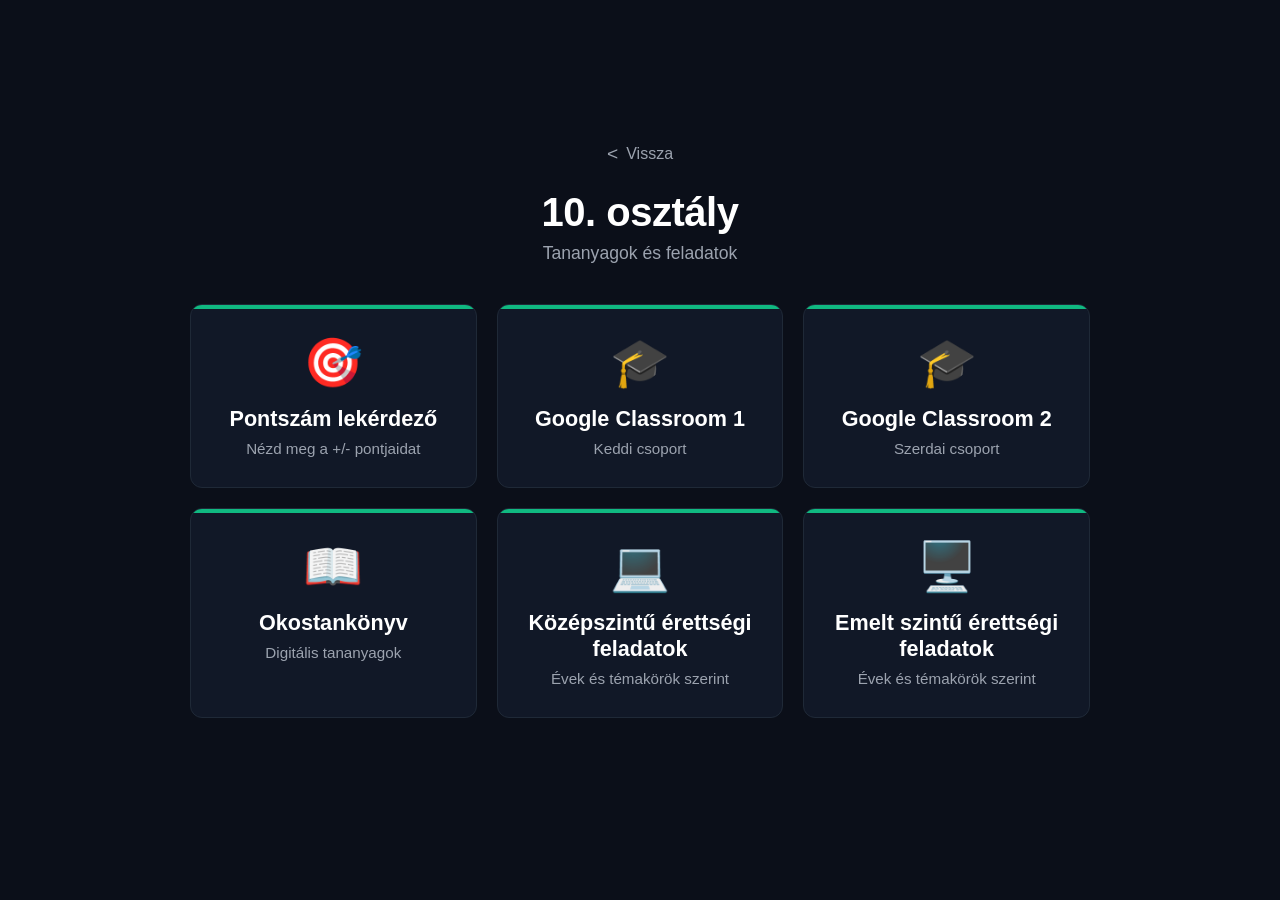
==== 10/index.html @ b37db171 "launch" ====
<!DOCTYPE html>
<html lang="hu">
<head>
    <meta charset="UTF-8">
    <meta name="viewport" content="width=device-width, initial-scale=1.0">
    <title>10. osztály - SzV::KZMK</title>
    <link rel="stylesheet" href="../theme.css">
    <link rel="stylesheet" href="style.css">
    <link rel="shortcut icon" href="../favicon.ico" type="image/x-icon">
</head>
<body>

    <div class="container">
        
        <!-- Vissza gomb -->
        <a href=".." class="back-btn">
            <span class="back-arrow">&lt;</span> Vissza
        </a>

        <h1 class="header-title">10. osztály</h1>
        <p class="header-subtitle">Tananyagok és feladatok</p>

        <!-- Kártyák / Csempék a kezdőlaphoz hasonlóan -->
        <div class="card-grid">
            <!-- Pontszám Lekérdező -->
            <a href="javascript:void(0)" id="openQueryBtn" class="card grade-10">
                <div class="icon">🎯</div>
                <h2 class="card-title">Pontszám lekérdező</h2>
                <p class="card-desc">Nézd meg a +/- pontjaidat</p>
            </a>

            <!-- Google Classroom 1 -->
            <a href="https://classroom.google.com/c/ODc2NDExNjA5OTk4" target="_blank" class="card grade-10">
                <div class="icon">🎓</div>
                <h2 class="card-title">Google Classroom 1</h2>
                <p class="card-desc">Keddi csoport</p>
            </a>

            <!-- Google Classroom 2 -->
            <a href="https://classroom.google.com/c/ODc2NDMyOTgwMDA4" target="_blank" class="card grade-10">
                <div class="icon">🎓</div>
                <h2 class="card-title">Google Classroom 2</h2>
                <p class="card-desc">Szerdai csoport</p>
            </a>

            <!-- Okostankönyv -->
            <a href="https://www.nkp.hu/tankonyv/digitalis_kultura_10_nat2020/" target="_blank" class="card grade-10">
                <div class="icon">📖</div>
                <h2 class="card-title">Okostankönyv</h2>
                <p class="card-desc">Digitális tananyagok</p>
            </a>

            <!-- Középszintű érettségi feladatok -->
            <a href="http://informatika.fazekas.hu/erettsegi/kozepszintu-feladatok/" target="_blank" class="card grade-10">
                <div class="icon">💻</div>
                <h2 class="card-title">Középszintű érettségi feladatok</h2>
                <p class="card-desc">Évek és témakörök szerint</p>
            </a>

            <!-- Emelt szintű érettségi feladatok -->
            <a href="http://informatika.fazekas.hu/erettsegi/emelt-szintu-feladatok/" target="_blank" class="card grade-10">
                <div class="icon">🖥️</div>
                <h2 class="card-title">Emelt szintű érettségi feladatok</h2>
                <p class="card-desc">Évek és témakörök szerint</p>
            </a>
        </div>
    </div>

    <!-- Pontszám Lekérdező Modal -->
    <div id="queryModal" class="modal">
        <div class="modal-content modal-body">
            <span class="close-btn" id="closeQueryModal">&times;</span>
            <h2 style="text-align: center; margin-bottom: 20px; color: var(--text-white);">+/- pontszám lekérdezése</h2>
            
            <form id="queryForm">
                <div class="form-group">
                    <input type="text" id="omInput" name="om" maxlength="11" placeholder="OM azonosító" required>
                </div>
                <button type="submit" class="btn-query" style="width: 100%;">Lekérdezés</button>
            </form>

            <!-- Eredmény Megjelenítő -->
            <div id="resultContainer" style="display: none;">
                <div id="scoreDisplay" class="huge-score">0</div>
                <div id="nameDisplay" class="student-name">Név</div>
                
                <div class="scale-wrapper">
                    <div class="scale-labels">
                        <span style="color: var(--color-robotics);">elégtelen</span>
                        <span style="color: var(--color-grade-10);">jeles</span>
                    </div>
                    <div class="scale-bar">
                        <div id="scaleMarker" class="scale-marker"></div>
                    </div>
                </div>
            </div>
            
            <!-- Hibaüzenet doboz -->
            <p id="errorMsg" style="color: var(--color-robotics); font-weight: bold; margin-top: 15px; display: none;"></p>
        </div>
    </div>

    <script>
        /* =========================================
           PONTSZÁM LEKÉRDEZŐ LOGIKA
           ========================================= */
        const queryModal = document.getElementById('queryModal');
        const openQueryBtn = document.getElementById('openQueryBtn');
        const closeQueryModal = document.getElementById('closeQueryModal');
        const queryForm = document.getElementById('queryForm');
        const errorMsg = document.getElementById('errorMsg');
        
        openQueryBtn.onclick = (e) => { 
            e.preventDefault();
            queryModal.style.display = "flex"; 
            document.getElementById('resultContainer').style.display = 'none';
            errorMsg.style.display = 'none';
            queryForm.style.display = 'block';
            document.getElementById('omInput').value = '';
        }
        closeQueryModal.onclick = () => { queryModal.style.display = "none"; }
        window.onclick = (event) => { if (event.target === queryModal) queryModal.style.display = "none"; }

        function getColorForScore(score) {
            if (score <= -3) return "var(--color-robotics)"; 
            if (score >= -2 && score <= -1) return "#fbbf24"; 
            if (score >= 0 && score <= 2) return "var(--color-grade-9)"; 
            if (score >= 3) return "var(--color-grade-10)"; 
            return "var(--text-white)";
        }

        queryForm.addEventListener('submit', function(e) {
            e.preventDefault();

            const omId = document.getElementById('omInput').value.trim();
            const submitBtn = queryForm.querySelector('button[type="submit"]');
            const resultContainer = document.getElementById('resultContainer');
            const scoreDisplay = document.getElementById('scoreDisplay');
            const nameDisplay = document.getElementById('nameDisplay');
            const scaleMarker = document.getElementById('scaleMarker');

            if (!/^7[0-9]{10}$/.test(omId)) {
                errorMsg.innerText = "hibás formátum";
                errorMsg.style.display = 'block';
                return; 
            }

            const scriptUrl = 'https://script.google.com/macros/s/AKfycbwErLNZ2gQLQfR773OTwty5i-ULUDzqY3MwZN5nLOlqk5XrmnsEG9dGh8dJBu7f0y_F/exec'; 

            submitBtn.innerText = 'Keresés...';
            submitBtn.disabled = true;
            errorMsg.style.display = 'none';

            fetch(`${scriptUrl}?om=${omId}&osztaly=10`)
                .then(response => response.json())
                .then(data => {
                    submitBtn.innerText = 'Lekérdezés';
                    submitBtn.disabled = false;
                    
                    if (data.success) {
                        queryForm.style.display = 'none'; 
                        resultContainer.style.display = 'block'; 
                        
                        const score = parseInt(data.pont, 10) || 0;
                        const finalScore = score > 5 ? 5 : (score < -5 ? -5 : score); 
                        
                        scoreDisplay.innerText = finalScore > 0 ? `+${finalScore}` : finalScore;
                        scoreDisplay.style.color = getColorForScore(finalScore);
                        nameDisplay.innerText = data.nev;

                        const percentage = ((finalScore + 5) / 10) * 100;
                        
                        setTimeout(() => {
                            scaleMarker.style.left = `${percentage}%`;
                            scaleMarker.style.borderColor = getColorForScore(finalScore);
                        }, 100);

                    } else {
                        errorMsg.innerText = data.message;
                        errorMsg.style.display = 'block';
                    }
                })
                .catch(error => {
                    submitBtn.innerText = 'Lekérdezés';
                    submitBtn.disabled = false;
                    errorMsg.innerText = "Hálózati hiba.";
                    errorMsg.style.display = 'block';
                });
        });
    </script>
</body>
</html>
---- theme.css ----
/* theme.css - Közös stíluslap a tanári oldalhoz */

:root {
    /* Globális színek (Informatikus sötét mód) */
    --bg-color: #0b0f19;
    --card-bg: #111827;
    --border-color: #1f2937;
    --text-main: #f3f4f6;
    --text-muted: #9ca3af;
    --text-white: #ffffff;

    /* Téma színek */
    --color-grade-9: #3b82f6;      /* Kék */
    --color-grade-10: #10b981;     /* Zöld */
    --color-robotics: #ef4444;     /* Piros */
    --color-tisztaszoftver: #c6f755; /* Sárgászöld */
    --color-contact: #f59e0b;      /* Narancssárga */
    --color-kzmk: #15fadb;         /* Ciánkék */
    --color-easter: #a855f7; /* Lila szín */
}

* {
    box-sizing: border-box;
    margin: 0;
    padding: 0;
    font-family: 'Segoe UI', Roboto, Helvetica, Arial, sans-serif;
}

body {
    background-color: var(--bg-color);
    color: var(--text-main);
    display: flex;
    justify-content: center;
    align-items: center;
    min-height: 100vh;
    padding: 20px;
}

/* Fő konténer */
.container {
    text-align: center;
    width: 100%;
    max-width: 900px;
}

.header-title {
    font-size: 2.5rem;
    color: var(--text-white);
    margin-bottom: 8px;
    font-weight: 700;
    letter-spacing: -0.5px;
}

.header-subtitle {
    font-size: 1.1rem;
    color: var(--text-muted);
    margin-bottom: 40px;
}

/* Reszponzív rács */
.card-grid {
    display: flex;
    flex-wrap: wrap;
    gap: 20px;
    /*grid-template-columns: repeat(auto-fit, minmax(240px, 1fr));*/
    justify-content: center;
    margin-bottom: 40px;
}

/* Kártyák stílusa */
.card {
    flex: 1 1 280px;
    width: 280px;
    background-color: var(--card-bg);
    border: 1px solid var(--border-color);
    border-radius: 12px;
    padding: 30px 20px;
    text-decoration: none;
    color: var(--text-main);
    transition: all 0.25s ease;
    display: flex;
    flex-direction: column;
    align-items: center;
    position: relative;
    overflow: hidden;
}

/* Felső színes csíkok a változókból */
.card::before {
    content: '';
    position: absolute;
    top: 0;
    left: 0;
    width: 100%;
    height: 4px;
}

.card.grade-9::before { background-color: var(--color-grade-9); }
.card.grade-10::before { background-color: var(--color-grade-10); }
.card.robotics::before { background-color: var(--color-robotics); }
.card.tisztaszoftver::before { background-color: var(--color-tisztaszoftver); }
.card.contact::before { background-color: var(--color-contact); }
.card.kzmk::before { background-color: var(--color-kzmk); }
.card.easter-egg::before { background-color: var(--color-easter); }

/* Hover hatások a változók használatával */
.card:hover {
    transform: translateY(-5px);
    box-shadow: 0 10px 25px -5px rgba(0, 0, 0, 0.5);
}

.card.grade-9:hover { 
    border-color: var(--color-grade-9); 
    box-shadow: 0 10px 25px -5px rgba(59, 130, 246, 0.25);
}

.card.grade-10:hover { 
    border-color: var(--color-grade-10); 
    box-shadow: 0 10px 25px -5px rgba(16, 185, 129, 0.25);
}

.card.robotics:hover { 
    border-color: var(--color-robotics); 
    box-shadow: 0 10px 25px -5px rgba(239, 68, 68, 0.25);
}

.card.tisztaszoftver:hover { 
    border-color: var(--color-tisztaszoftver); 
    box-shadow: 0 10px 25px -5px rgba(168, 85, 247, 0.25);
}

.card.contact:hover { 
    border-color: var(--color-contact); 
    box-shadow: 0 10px 25px -5px rgba(245, 158, 11, 0.25);
}

.card.kzmk:hover { 
    border-color: var(--color-kzmk); 
    box-shadow: 0 10px 25px -5px rgba(21, 250, 219, 0.25);
}

.card.easter-egg:hover { 
    border-color: var(--color-easter); 
    box-shadow: 0 10px 25px -5px rgba(168, 85, 247, 0.25);
}

.icon {
    font-size: 3rem;
    margin-bottom: 15px;
}

.card-title {
    font-size: 1.35rem;
    margin-bottom: 8px;
    color: var(--text-white);
}

.card-desc {
    font-size: 0.95rem;
    color: var(--text-muted);
}

/* Elérhetőségek gomb */
.btn-contact {
    display: inline-block;
    background-color: transparent;
    color: var(--text-muted);
    border: 1px solid #374151;
    padding: 12px 28px;
    border-radius: 30px;
    text-decoration: none;
    font-size: 1rem;
    font-weight: 500;
    cursor: pointer;
    transition: all 0.2s ease;
}

.btn-contact:hover {
    color: var(--text-white);
    border-color: var(--text-main);
    background-color: var(--card-bg);
    box-shadow: 0 4px 12px rgba(255, 255, 255, 0.05);
}

.email {
    color: var(--color-contact);
    text-decoration: none;
    font-weight: 500;
}

.email:hover {
    text-decoration: underline;
}

/* Modal (Felugró ablak) stílusok */
.modal {
    display: none; /* Alapból rejtett */
    position: fixed;
    z-index: 1000;
    left: 0;
    top: 0;
    width: 100%;
    height: 100%;
    background-color: rgba(11, 15, 25, 0.85); /* Sötétkék félig átlátszó háttér */
    backdrop-filter: blur(4px); /* Homályosítás a háttéren */
    justify-content: center;
    align-items: center;
}

.modal-content {
    background-color: var(--card-bg);
    border: 1px solid var(--border-color);
    border-radius: 12px;
    padding: 35px 30px;
    width: 90%;
    max-width: 450px;
    position: relative;
    box-shadow: 0 20px 40px rgba(0, 0, 0, 0.6);
    animation: modalFadeIn 0.3s ease;
    text-align: left;
}

@keyframes modalFadeIn {
    from { opacity: 0; transform: translateY(-20px); }
    to { opacity: 1; transform: translateY(0); }
}

/* Bezárás gomb az ablakon belül */
.close-btn {
    position: absolute;
    top: 15px;
    right: 20px;
    color: var(--text-muted);
    font-size: 28px;
    font-weight: bold;
    cursor: pointer;
    transition: color 0.2s ease;
}

.close-btn:hover {
    color: var(--text-white);
}

.modal-content h2 {
    color: var(--text-white);
    margin-bottom: 20px;
    border-bottom: 1px solid var(--border-color);
    padding-bottom: 15px;
    font-size: 1.6rem;
}

.contact-info p {
    color: var(--text-muted);
    margin-bottom: 15px;
    font-size: 1.05rem;
    line-height: 1.5;
}

.contact-info strong {
    color: var(--text-main);
    display: block;
    font-size: 0.9rem;
    text-transform: uppercase;
    letter-spacing: 0.5px;
    margin-bottom: 2px;
}

@media (max-width: 480px) {
    .header-title { font-size: 2rem; }
    .card { padding: 25px 15px; }
    .modal-content { padding: 25px 20px; }
}

/* =========================================
   Szöveges aloldalak (pl. Tisztaszoftver) stílusai 
   ========================================= */

.text-page {
    max-width: 700px;
    margin-top: 40px;
}

/* Vissza gomb */
.back-btn {
    display: inline-flex;
    align-items: center;
    color: var(--text-muted);
    text-decoration: none;
    font-weight: 500;
    margin-bottom: 25px;
    transition: color 0.2s ease;
}

.back-btn .back-arrow {
    margin-right: 8px;
    font-size: 1.2rem;
    transition: transform 0.2s ease;
}

.back-btn:hover {
    color: var(--text-white);
}

.back-btn:hover .back-arrow {
    transform: translateX(-4px);
}

/* Tartalom kártya */
.content-card {
    background-color: var(--card-bg);
    border: 1px solid var(--border-color);
    border-radius: 12px;
    padding: 35px 40px;
    text-align: left;
    position: relative;
    overflow: hidden;
    box-shadow: 0 10px 30px rgba(0, 0, 0, 0.2);
}

/* Kártya felső színes csíkja a Tisztaszoftver aloldalon */
.tisztaszoftver-card::before {
    content: '';
    position: absolute;
    top: 0;
    left: 0;
    width: 100%;
    height: 5px;
    background-color: var(--color-tisztaszoftver);
}

.card-header {
    display: flex;
    align-items: center;
    margin-bottom: 20px;
    padding-bottom: 20px;
    border-bottom: 1px solid var(--border-color);
}

.card-header .icon {
    font-size: 2.5rem;
    margin-bottom: 0;
    margin-right: 15px;
}

.card-header h2 {
    color: var(--text-white);
    font-size: 1.6rem;
}

.card-text {
    font-size: 1.05rem;
    line-height: 1.6;
    color: var(--text-muted);
    margin-bottom: 30px;
}

.card-text strong {
    color: var(--text-white);
}

.section-title {
    color: var(--text-white);
    font-size: 1.3rem;
    margin-bottom: 20px;
}

/* Lépések listája */
.step-list {
    display: flex;
    flex-direction: column;
    gap: 20px;
    margin-bottom: 30px;
}

.step-item {
    display: flex;
    background-color: rgba(255, 255, 255, 0.03);
    border-radius: 8px;
    padding: 15px;
    border: 1px solid transparent;
    transition: border-color 0.2s ease;
}

.step-item:hover {
    border-color: var(--border-color);
}

.step-number {
    background-color: rgba(198, 247, 85, 0.15); /* Halvány sárgászöld háttér */
    color: var(--color-tisztaszoftver);
    min-width: 40px;
    height: 40px;
    border-radius: 50%;
    display: flex;
    justify-content: center;
    align-items: center;
    font-weight: bold;
    font-size: 1.2rem;
    margin-right: 15px;
    flex-shrink: 0;
}

.step-content h4 {
    color: var(--text-white);
    margin-bottom: 5px;
    font-size: 1.1rem;
}

.step-content p {
    color: var(--text-muted);
    font-size: 0.95rem;
    line-height: 1.5;
}

.theme-link {
    color: var(--color-tisztaszoftver);
    text-decoration: none;
    font-weight: 500;
}

.theme-link:hover {
    text-decoration: underline;
}

/* Információs doboz */
.info-box {
    background-color: rgba(59, 130, 246, 0.1); /* Kékes háttér */
    border-left: 4px solid var(--color-grade-9);
    padding: 15px 20px;
    border-radius: 4px;
    color: var(--text-muted);
    font-size: 0.95rem;
    line-height: 1.5;
    margin-bottom: 0.7rem;
}

@media (max-width: 600px) {
    .content-card { padding: 25px 20px; }
    .card-header h2 { font-size: 1.4rem; }
    .step-item { flex-direction: column; }
    .step-number { margin-bottom: 10px; }
}

/* =========================================
   Gyakori Kérdések (GYIK) stílusai - SZUPER SMOOTH
   ========================================= */

/* GYIK kártya felső csíkja a szöveges aloldalon */
.gyik-card::before {
    content: '';
    position: absolute;
    top: 0;
    left: 0;
    width: 100%;
    height: 5px;
    background-color: var(--color-gyik);
}

/* GYIK kártya stílusa a főoldali rácsban */
.card.gyik::before { background-color: var(--color-gyik); }
.card.gyik:hover { 
    border-color: var(--color-gyik); 
    box-shadow: 0 10px 25px -5px rgba(6, 182, 212, 0.25);
}

/* Lenyíló kérdések konténere */
.faq-list {
    display: flex;
    flex-direction: column;
    gap: 12px;
}

/* Egy kérdés doboza */
.faq-item {
    background-color: rgba(255, 255, 255, 0.03);
    border: 1px solid var(--border-color);
    border-radius: 8px;
    overflow: hidden;
    transition: border-color 0.4s ease, background-color 0.4s ease;
}

.faq-item:hover, .faq-item.active {
    border-color: #374151;
    background-color: rgba(255, 255, 255, 0.05);
}

/* A kattintható kérdés sor */
.faq-question {
    padding: 18px 20px;
    cursor: pointer;
    font-size: 1.05rem;
    color: var(--text-white);
    font-weight: 500;
    display: flex;
    justify-content: space-between;
    align-items: center;
    user-select: none; /* Ne jelölődjön ki a szöveg ha gyorsan kattintasz */
}

/* Egyedi animált + és x ikon a kérdések végén */
.faq-question::after {
    content: '+';
    color: var(--color-gyik);
    font-size: 1.5rem;
    font-weight: 300;
    line-height: 1;
    /* Egyedi cubic-bezier a lágy rugózó mozgásért */
    transition: transform 0.5s cubic-bezier(0.4, 0, 0.2, 1), color 0.4s ease; 
    display: flex;
    justify-content: center;
    align-items: center;
    width: 24px;
    height: 24px;
}

/* Ha nyitva van, a + átalakul egy x-szé */
.faq-item.active .faq-question::after {
    transform: rotate(45deg);
    color: #f87171; /* Finom pirosas szín */
}

/* --- A modern CSS Grid animáció trükkje --- */
.faq-content-wrapper {
    display: grid;
    grid-template-rows: 0fr; /* Bezárva 0 magasság */
    transition: grid-template-rows 0.4s cubic-bezier(0.4, 0, 0.2, 1);
}

.faq-item.active .faq-content-wrapper {
    grid-template-rows: 1fr; /* Nyitva automatikus magasság */
}

/* A belső div-nek overflow hidden kell lennie, hogy a grid trükk működjön */
.faq-content {
    overflow: hidden;
}

/* A tényleges tartalom (szöveg), ami átlátszóként csúszik be és ki */
.faq-content-inner {
    padding: 0 20px 0 20px;
    opacity: 0;
    transform: translateY(-10px); /* Kicsit feljebbről indul */
    transition: opacity 0.3s ease, transform 0.3s ease, padding 0.4s ease, border-top 0.4s ease;
    color: var(--text-muted);
    line-height: 1.6;
    font-size: 0.95rem;
    border-top: 1px solid transparent;
}

/* Nyitott állapotban lévő szöveg */
.faq-item.active .faq-content-inner {
    opacity: 1;
    transform: translateY(0);
    padding: 10px 20px 20px 20px;
    border-top: 1px solid var(--border-color);
    /* Egy kis delay, hogy előbb nyíljon, aztán jelenjen meg a szöveg */
    transition: opacity 0.4s ease 0.1s, transform 0.4s ease 0.1s, padding 0.4s ease, border-top 0.4s ease;
}

.gyik-link {
    color: var(--color-kzmk);
    text-decoration: none;
    font-weight: 500;
}

.gyik-link:hover {
    text-decoration: underline;
}

/* =========================================
   Röpdolgozat / Űrlap kiegészítő stílusok 
   ========================================= */

#quiz-container {
    display: none; /* Alapértelmezetten rejtve, amíg el nem indul a teszt */
}

.form-group {
    margin-bottom: 25px;
}

.form-group label {
    display: block;
    color: var(--text-white);
    font-size: 1.1rem;
    margin-bottom: 10px;
    font-weight: 500;
}

input[type="text"] {
    width: 100%;
    background-color: var(--bg-color);
    border: 1px solid var(--border-color);
    color: var(--text-white);
    padding: 12px 15px;
    border-radius: 8px;
    font-size: 1rem;
    transition: border-color 0.2s ease;
}

input[type="text"]:focus {
    outline: none;
    border-color: var(--color-grade-9);
    box-shadow: 0 0 0 2px rgba(59, 130, 246, 0.2);
}

.btn-primary {
    display: inline-block;
    background-color: var(--color-grade-9);
    color: var(--text-white);
    border: none;
    padding: 14px 30px;
    border-radius: 30px;
    font-size: 1.1rem;
    font-weight: bold;
    cursor: pointer;
    transition: all 0.2s ease;
    width: 100%;
}

.btn-primary:hover {
    background-color: #2563eb;
    box-shadow: 0 4px 15px rgba(59, 130, 246, 0.4);
    transform: translateY(-2px);
}

/* Szigorú figyelmeztető doboz (piros színnel a robotika változóból) */
.info-box-alert {
    background-color: rgba(239, 68, 68, 0.1);
    border-left: 4px solid var(--color-robotics);
    padding: 15px 20px;
    border-radius: 4px;
    color: var(--text-white);
    font-size: 1rem;
    line-height: 1.5;
    margin-bottom: 30px;
    text-align: left;
}
---- 10/style.css ----
/* Felső navigációs sáv */
        .top-nav {
            display: flex;
            justify-content: space-between;
            align-items: center;
            margin-bottom: 40px;
            width: 100%;
        }

        .btn-query {
            background-color: var(--color-grade-10);
            color: white;
            border: none;
            padding: 12px 24px;
            border-radius: 30px;
            font-size: 1.05rem;
            font-weight: 600;
            cursor: pointer;
            transition: all 0.2s ease;
            box-shadow: 0 4px 15px rgba(16, 185, 129, 0.4);
        }

        .btn-query:hover {
            transform: translateY(-2px);
            box-shadow: 0 6px 20px rgba(16, 185, 129, 0.6);
        }

        /* --- MODERNEBB KERESŐ ÉS SZŰRŐ --- */
        .controls-section {
            background-color: var(--card-bg);
            border: 1px solid var(--border-color);
            border-radius: 16px;
            padding: 25px;
            margin-bottom: 35px;
            display: flex;
            flex-direction: column;
            gap: 20px;
            text-align: left;
            box-shadow: 0 8px 25px rgba(0,0,0,0.2);
        }

        /* Keresőmező burkoló (az ikon miatt) */
        .search-wrapper {
            position: relative;
            width: 100%;
        }

        .search-icon {
            position: absolute;
            left: 18px;
            top: 50%;
            transform: translateY(-50%);
            font-size: 1.2rem;
            color: var(--text-muted);
            pointer-events: none;
        }

        .search-box {
            width: 100%;
            padding: 15px 20px 15px 50px; /* Hely az ikonnak */
            background-color: rgba(255, 255, 255, 0.03); /* Finom sötét háttér */
            border: 1px solid var(--border-color);
            border-radius: 30px; /* Kapszula forma */
            color: var(--text-white);
            font-size: 1rem;
            outline: none;
            transition: all 0.3s ease;
            box-sizing: border-box;
        }

        .search-box:focus {
            border-color: var(--color-grade-10);
            background-color: rgba(255, 255, 255, 0.06);
            box-shadow: 0 0 0 4px rgba(59, 130, 246, 0.15);
        }

        .search-box::placeholder {
            color: #6b7280;
        }

        .tags-container {
            display: flex;
            flex-wrap: wrap;
            gap: 12px;
        }

        /* Szűrő gombok alap stílusa */
        .tag-btn {
            background-color: transparent;
            border: 1px solid var(--border-color);
            color: var(--text-muted);
            padding: 8px 18px;
            border-radius: 20px;
            font-size: 0.9rem;
            font-weight: 500;
            cursor: pointer;
            transition: all 0.25s ease;
        }
        
        .tag-btn:hover {
            border-color: var(--text-muted);
            color: var(--text-white);
        }

        /* Tananyag kártyák */
        .materials-grid {
            display: grid;
            gap: 20px;
            grid-template-columns: repeat(auto-fill, minmax(280px, 1fr));
            text-align: left;
        }
        
        .material-card {
            align-items: flex-start;
            padding: 25px;
        }
        
        .material-card .card-title { 
            margin-bottom: 12px; 
            display: flex;
            align-items: center;
            gap: 10px;
        }

        .material-card .card-desc { 
            margin-bottom: 20px; 
            flex-grow: 1; 
            line-height: 1.5;
        }
        
        .material-tag {
            padding: 5px 12px;
            border-radius: 8px;
            font-size: 0.8rem;
            font-weight: 600;
            display: inline-block;
            margin-bottom: 12px;
        }

        /* --- MODAL ÉS EREDMÉNY STÍLUSOK --- */
        .modal-body { text-align: center; }
        
        .form-group input {
            width: 100%;
            padding: 14px;
            background-color: var(--bg-color);
            border: 1px solid var(--border-color);
            border-radius: 8px;
            color: var(--text-white);
            font-size: 1rem;
            margin-bottom: 20px;
            text-align: center;
        }

        .form-group input:focus {
            border-color: var(--color-grade-10);
            outline: none;
        }

        .huge-score {
            font-size: 5rem;
            font-weight: 800;
            line-height: 1;
            margin: 20px 0 10px 0;
            transition: color 0.3s ease;
        }
        
        .student-name {
            font-size: 1.5rem;
            color: var(--text-white);
            margin-bottom: 30px;
            font-weight: 600;
        }

        .scale-wrapper {
            margin-top: 30px;
            padding: 0 15px;
            position: relative;
        }

        .scale-labels {
            display: flex;
            justify-content: space-between;
            color: var(--text-muted);
            font-size: 0.9rem;
            margin-bottom: 10px;
            font-weight: 600;
        }

        .scale-bar {
            width: 100%;
            height: 12px;
            background: linear-gradient(to right, 
                var(--color-robotics) 0%, 
                var(--color-robotics) 29%, 
                #fbbf24 30%, 
                #fbbf24 49%, 
                var(--color-grade-9) 50%, 
                var(--color-grade-9) 79%, 
                var(--color-grade-10) 80%, 
                var(--color-grade-10) 100%
            );
            border-radius: 6px;
            position: relative;
            box-shadow: inset 0 2px 4px rgba(0,0,0,0.3);
        }

        .scale-marker {
            width: 24px;
            height: 24px;
            background-color: white;
            border: 4px solid var(--bg-color);
            border-radius: 50%;
            position: absolute;
            top: -6px;
            transform: translateX(-50%);
            box-shadow: 0 0 10px rgba(0,0,0,0.5);
            transition: left 0.8s cubic-bezier(0.34, 1.56, 0.64, 1);
            left: 50%;
        }
        
        #resultContainer { display: none; }
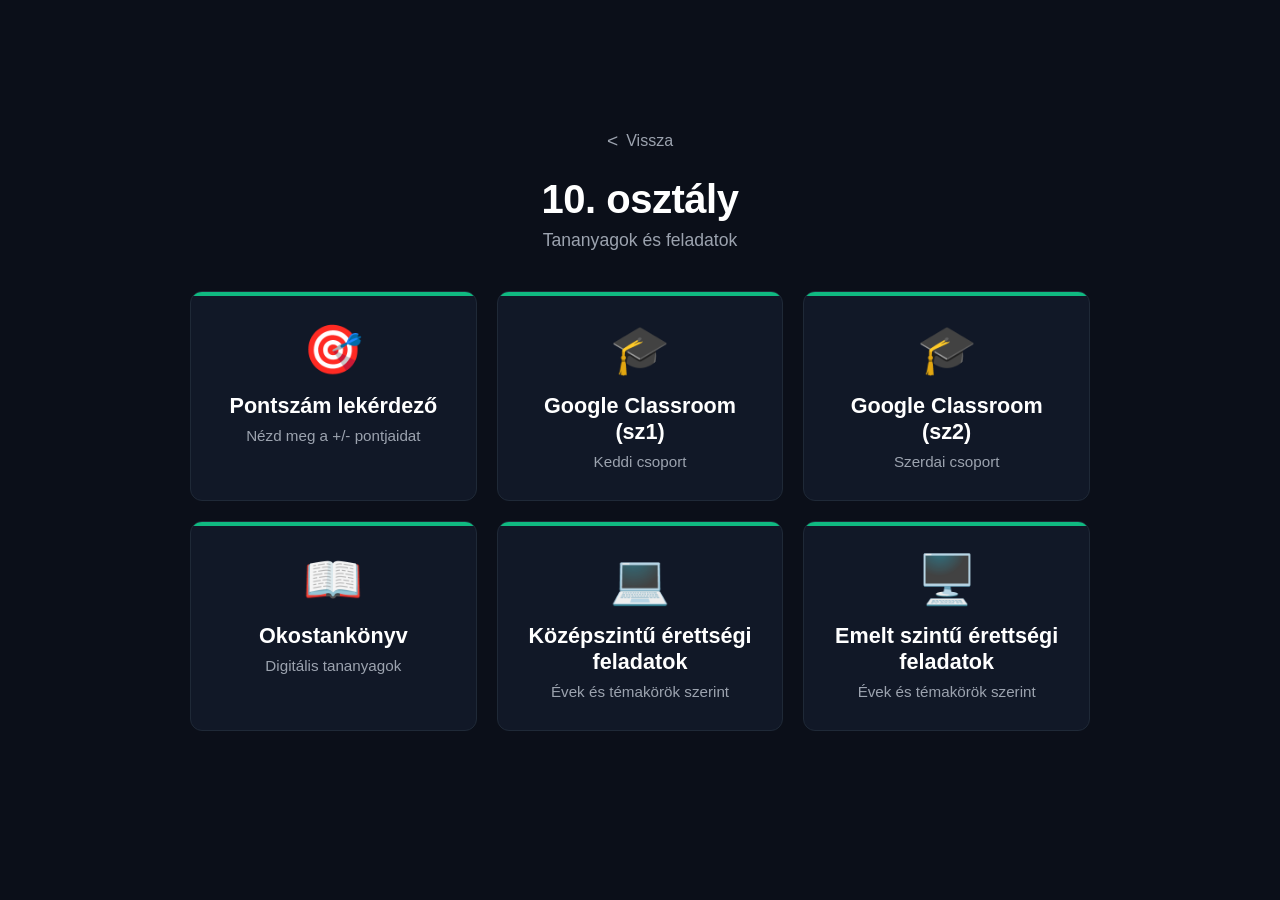
==== commit 181dbd08: "classroom names update" ====
--- a/10/index.html
+++ b/10/index.html
@@ -32,14 +32,14 @@
             <!-- Google Classroom 1 -->
             <a href="https://classroom.google.com/c/ODc2NDExNjA5OTk4" target="_blank" class="card grade-10">
                 <div class="icon">🎓</div>
-                <h2 class="card-title">Google Classroom 1</h2>
+                <h2 class="card-title">Google Classroom (sz1)</h2>
                 <p class="card-desc">Keddi csoport</p>
             </a>
 
             <!-- Google Classroom 2 -->
             <a href="https://classroom.google.com/c/ODc2NDMyOTgwMDA4" target="_blank" class="card grade-10">
                 <div class="icon">🎓</div>
-                <h2 class="card-title">Google Classroom 2</h2>
+                <h2 class="card-title">Google Classroom (sz2)</h2>
                 <p class="card-desc">Szerdai csoport</p>
             </a>
 
@@ -122,10 +122,10 @@
         window.onclick = (event) => { if (event.target === queryModal) queryModal.style.display = "none"; }
 
         function getColorForScore(score) {
-            if (score <= -3) return "var(--color-robotics)"; 
-            if (score >= -2 && score <= -1) return "#fbbf24"; 
-            if (score >= 0 && score <= 2) return "var(--color-grade-9)"; 
-            if (score >= 3) return "var(--color-grade-10)"; 
+            if (score <= -2) return "var(--color-robotics)"; 
+            if (score == -1) return "#fbbf24"; 
+            if (score >= 0 && score <= 1) return "var(--color-grade-9)"; 
+            if (score >= 2) return "var(--color-grade-10)"; 
             return "var(--text-white)";
         }
 
@@ -162,13 +162,13 @@
                         resultContainer.style.display = 'block'; 
                         
                         const score = parseInt(data.pont, 10) || 0;
-                        const finalScore = score > 5 ? 5 : (score < -5 ? -5 : score); 
+                        const finalScore = score > 3 ? 3 : (score < -3 ? -3 : score); 
                         
                         scoreDisplay.innerText = finalScore > 0 ? `+${finalScore}` : finalScore;
                         scoreDisplay.style.color = getColorForScore(finalScore);
                         nameDisplay.innerText = data.nev;
 
-                        const percentage = ((finalScore + 5) / 10) * 100;
+                        const percentage = ((finalScore + 3) / 6) * 100;
                         
                         setTimeout(() => {
                             scaleMarker.style.left = `${percentage}%`;
--- a/10/style.css
+++ b/10/style.css
@@ -1,222 +1,222 @@
 /* Felső navigációs sáv */
-        .top-nav {
-            display: flex;
-            justify-content: space-between;
-            align-items: center;
-            margin-bottom: 40px;
-            width: 100%;
-        }
-
-        .btn-query {
-            background-color: var(--color-grade-10);
-            color: white;
-            border: none;
-            padding: 12px 24px;
-            border-radius: 30px;
-            font-size: 1.05rem;
-            font-weight: 600;
-            cursor: pointer;
-            transition: all 0.2s ease;
-            box-shadow: 0 4px 15px rgba(16, 185, 129, 0.4);
-        }
-
-        .btn-query:hover {
-            transform: translateY(-2px);
-            box-shadow: 0 6px 20px rgba(16, 185, 129, 0.6);
-        }
-
-        /* --- MODERNEBB KERESŐ ÉS SZŰRŐ --- */
-        .controls-section {
-            background-color: var(--card-bg);
-            border: 1px solid var(--border-color);
-            border-radius: 16px;
-            padding: 25px;
-            margin-bottom: 35px;
-            display: flex;
-            flex-direction: column;
-            gap: 20px;
-            text-align: left;
-            box-shadow: 0 8px 25px rgba(0,0,0,0.2);
-        }
-
-        /* Keresőmező burkoló (az ikon miatt) */
-        .search-wrapper {
-            position: relative;
-            width: 100%;
-        }
-
-        .search-icon {
-            position: absolute;
-            left: 18px;
-            top: 50%;
-            transform: translateY(-50%);
-            font-size: 1.2rem;
-            color: var(--text-muted);
-            pointer-events: none;
-        }
-
-        .search-box {
-            width: 100%;
-            padding: 15px 20px 15px 50px; /* Hely az ikonnak */
-            background-color: rgba(255, 255, 255, 0.03); /* Finom sötét háttér */
-            border: 1px solid var(--border-color);
-            border-radius: 30px; /* Kapszula forma */
-            color: var(--text-white);
-            font-size: 1rem;
-            outline: none;
-            transition: all 0.3s ease;
-            box-sizing: border-box;
-        }
-
-        .search-box:focus {
-            border-color: var(--color-grade-10);
-            background-color: rgba(255, 255, 255, 0.06);
-            box-shadow: 0 0 0 4px rgba(59, 130, 246, 0.15);
-        }
-
-        .search-box::placeholder {
-            color: #6b7280;
-        }
-
-        .tags-container {
-            display: flex;
-            flex-wrap: wrap;
-            gap: 12px;
-        }
-
-        /* Szűrő gombok alap stílusa */
-        .tag-btn {
-            background-color: transparent;
-            border: 1px solid var(--border-color);
-            color: var(--text-muted);
-            padding: 8px 18px;
-            border-radius: 20px;
-            font-size: 0.9rem;
-            font-weight: 500;
-            cursor: pointer;
-            transition: all 0.25s ease;
-        }
-        
-        .tag-btn:hover {
-            border-color: var(--text-muted);
-            color: var(--text-white);
-        }
-
-        /* Tananyag kártyák */
-        .materials-grid {
-            display: grid;
-            gap: 20px;
-            grid-template-columns: repeat(auto-fill, minmax(280px, 1fr));
-            text-align: left;
-        }
-        
-        .material-card {
-            align-items: flex-start;
-            padding: 25px;
-        }
-        
-        .material-card .card-title { 
-            margin-bottom: 12px; 
-            display: flex;
-            align-items: center;
-            gap: 10px;
-        }
-
-        .material-card .card-desc { 
-            margin-bottom: 20px; 
-            flex-grow: 1; 
-            line-height: 1.5;
-        }
-        
-        .material-tag {
-            padding: 5px 12px;
-            border-radius: 8px;
-            font-size: 0.8rem;
-            font-weight: 600;
-            display: inline-block;
-            margin-bottom: 12px;
-        }
-
-        /* --- MODAL ÉS EREDMÉNY STÍLUSOK --- */
-        .modal-body { text-align: center; }
-        
-        .form-group input {
-            width: 100%;
-            padding: 14px;
-            background-color: var(--bg-color);
-            border: 1px solid var(--border-color);
-            border-radius: 8px;
-            color: var(--text-white);
-            font-size: 1rem;
-            margin-bottom: 20px;
-            text-align: center;
-        }
-
-        .form-group input:focus {
-            border-color: var(--color-grade-10);
-            outline: none;
-        }
-
-        .huge-score {
-            font-size: 5rem;
-            font-weight: 800;
-            line-height: 1;
-            margin: 20px 0 10px 0;
-            transition: color 0.3s ease;
-        }
-        
-        .student-name {
-            font-size: 1.5rem;
-            color: var(--text-white);
-            margin-bottom: 30px;
-            font-weight: 600;
-        }
-
-        .scale-wrapper {
-            margin-top: 30px;
-            padding: 0 15px;
-            position: relative;
-        }
-
-        .scale-labels {
-            display: flex;
-            justify-content: space-between;
-            color: var(--text-muted);
-            font-size: 0.9rem;
-            margin-bottom: 10px;
-            font-weight: 600;
-        }
-
-        .scale-bar {
-            width: 100%;
-            height: 12px;
-            background: linear-gradient(to right, 
-                var(--color-robotics) 0%, 
-                var(--color-robotics) 29%, 
-                #fbbf24 30%, 
-                #fbbf24 49%, 
-                var(--color-grade-9) 50%, 
-                var(--color-grade-9) 79%, 
-                var(--color-grade-10) 80%, 
-                var(--color-grade-10) 100%
-            );
-            border-radius: 6px;
-            position: relative;
-            box-shadow: inset 0 2px 4px rgba(0,0,0,0.3);
-        }
-
-        .scale-marker {
-            width: 24px;
-            height: 24px;
-            background-color: white;
-            border: 4px solid var(--bg-color);
-            border-radius: 50%;
-            position: absolute;
-            top: -6px;
-            transform: translateX(-50%);
-            box-shadow: 0 0 10px rgba(0,0,0,0.5);
-            transition: left 0.8s cubic-bezier(0.34, 1.56, 0.64, 1);
-            left: 50%;
-        }
-        
-        #resultContainer { display: none; }+.top-nav {
+    display: flex;
+    justify-content: space-between;
+    align-items: center;
+    margin-bottom: 40px;
+    width: 100%;
+}
+
+.btn-query {
+    background-color: var(--color-grade-10);
+    color: white;
+    border: none;
+    padding: 12px 24px;
+    border-radius: 30px;
+    font-size: 1.05rem;
+    font-weight: 600;
+    cursor: pointer;
+    transition: all 0.2s ease;
+    box-shadow: 0 4px 15px rgba(16, 185, 129, 0.4);
+}
+
+.btn-query:hover {
+    transform: translateY(-2px);
+    box-shadow: 0 6px 20px rgba(16, 185, 129, 0.6);
+}
+
+/* --- MODERNEBB KERESŐ ÉS SZŰRŐ --- */
+.controls-section {
+    background-color: var(--card-bg);
+    border: 1px solid var(--border-color);
+    border-radius: 16px;
+    padding: 25px;
+    margin-bottom: 35px;
+    display: flex;
+    flex-direction: column;
+    gap: 20px;
+    text-align: left;
+    box-shadow: 0 8px 25px rgba(0,0,0,0.2);
+}
+
+/* Keresőmező burkoló (az ikon miatt) */
+.search-wrapper {
+    position: relative;
+    width: 100%;
+}
+
+.search-icon {
+    position: absolute;
+    left: 18px;
+    top: 50%;
+    transform: translateY(-50%);
+    font-size: 1.2rem;
+    color: var(--text-muted);
+    pointer-events: none;
+}
+
+.search-box {
+    width: 100%;
+    padding: 15px 20px 15px 50px; /* Hely az ikonnak */
+    background-color: rgba(255, 255, 255, 0.03); /* Finom sötét háttér */
+    border: 1px solid var(--border-color);
+    border-radius: 30px; /* Kapszula forma */
+    color: var(--text-white);
+    font-size: 1rem;
+    outline: none;
+    transition: all 0.3s ease;
+    box-sizing: border-box;
+}
+
+.search-box:focus {
+    border-color: var(--color-grade-10);
+    background-color: rgba(255, 255, 255, 0.06);
+    box-shadow: 0 0 0 4px rgba(59, 130, 246, 0.15);
+}
+
+.search-box::placeholder {
+    color: #6b7280;
+}
+
+.tags-container {
+    display: flex;
+    flex-wrap: wrap;
+    gap: 12px;
+}
+
+/* Szűrő gombok alap stílusa */
+.tag-btn {
+    background-color: transparent;
+    border: 1px solid var(--border-color);
+    color: var(--text-muted);
+    padding: 8px 18px;
+    border-radius: 20px;
+    font-size: 0.9rem;
+    font-weight: 500;
+    cursor: pointer;
+    transition: all 0.25s ease;
+}
+
+.tag-btn:hover {
+    border-color: var(--text-muted);
+    color: var(--text-white);
+}
+
+/* Tananyag kártyák */
+.materials-grid {
+    display: grid;
+    gap: 20px;
+    grid-template-columns: repeat(auto-fill, minmax(280px, 1fr));
+    text-align: left;
+}
+
+.material-card {
+    align-items: flex-start;
+    padding: 25px;
+}
+
+.material-card .card-title { 
+    margin-bottom: 12px; 
+    display: flex;
+    align-items: center;
+    gap: 10px;
+}
+
+.material-card .card-desc { 
+    margin-bottom: 20px; 
+    flex-grow: 1; 
+    line-height: 1.5;
+}
+
+.material-tag {
+    padding: 5px 12px;
+    border-radius: 8px;
+    font-size: 0.8rem;
+    font-weight: 600;
+    display: inline-block;
+    margin-bottom: 12px;
+}
+
+/* --- MODAL ÉS EREDMÉNY STÍLUSOK --- */
+.modal-body { text-align: center; }
+
+.form-group input {
+    width: 100%;
+    padding: 14px;
+    background-color: var(--bg-color);
+    border: 1px solid var(--border-color);
+    border-radius: 8px;
+    color: var(--text-white);
+    font-size: 1rem;
+    margin-bottom: 20px;
+    text-align: center;
+}
+
+.form-group input:focus {
+    border-color: var(--color-grade-10);
+    outline: none;
+}
+
+.huge-score {
+    font-size: 5rem;
+    font-weight: 800;
+    line-height: 1;
+    margin: 20px 0 10px 0;
+    transition: color 0.3s ease;
+}
+
+.student-name {
+    font-size: 1.5rem;
+    color: var(--text-white);
+    margin-bottom: 30px;
+    font-weight: 600;
+}
+
+.scale-wrapper {
+    margin-top: 30px;
+    padding: 0 15px;
+    position: relative;
+}
+
+.scale-labels {
+    display: flex;
+    justify-content: space-between;
+    color: var(--text-muted);
+    font-size: 0.9rem;
+    margin-bottom: 10px;
+    font-weight: 600;
+}
+
+.scale-bar {
+    width: 100%;
+    height: 12px;
+    background: linear-gradient(to right, 
+        var(--color-robotics) 0%, 
+        var(--color-robotics) 32%, 
+        #fbbf24 33%, 
+        #fbbf24 49%, 
+        var(--color-grade-9) 50%, 
+        var(--color-grade-9) 66%, 
+        var(--color-grade-10) 67%, 
+        var(--color-grade-10) 100%
+    );
+    border-radius: 6px;
+    position: relative;
+    box-shadow: inset 0 2px 4px rgba(0,0,0,0.3);
+}
+
+.scale-marker {
+    width: 24px;
+    height: 24px;
+    background-color: white;
+    border: 4px solid var(--bg-color);
+    border-radius: 50%;
+    position: absolute;
+    top: -6px;
+    transform: translateX(-50%);
+    box-shadow: 0 0 10px rgba(0,0,0,0.5);
+    transition: left 0.8s cubic-bezier(0.34, 1.56, 0.64, 1);
+    left: 50%;
+}
+
+#resultContainer { display: none; }
